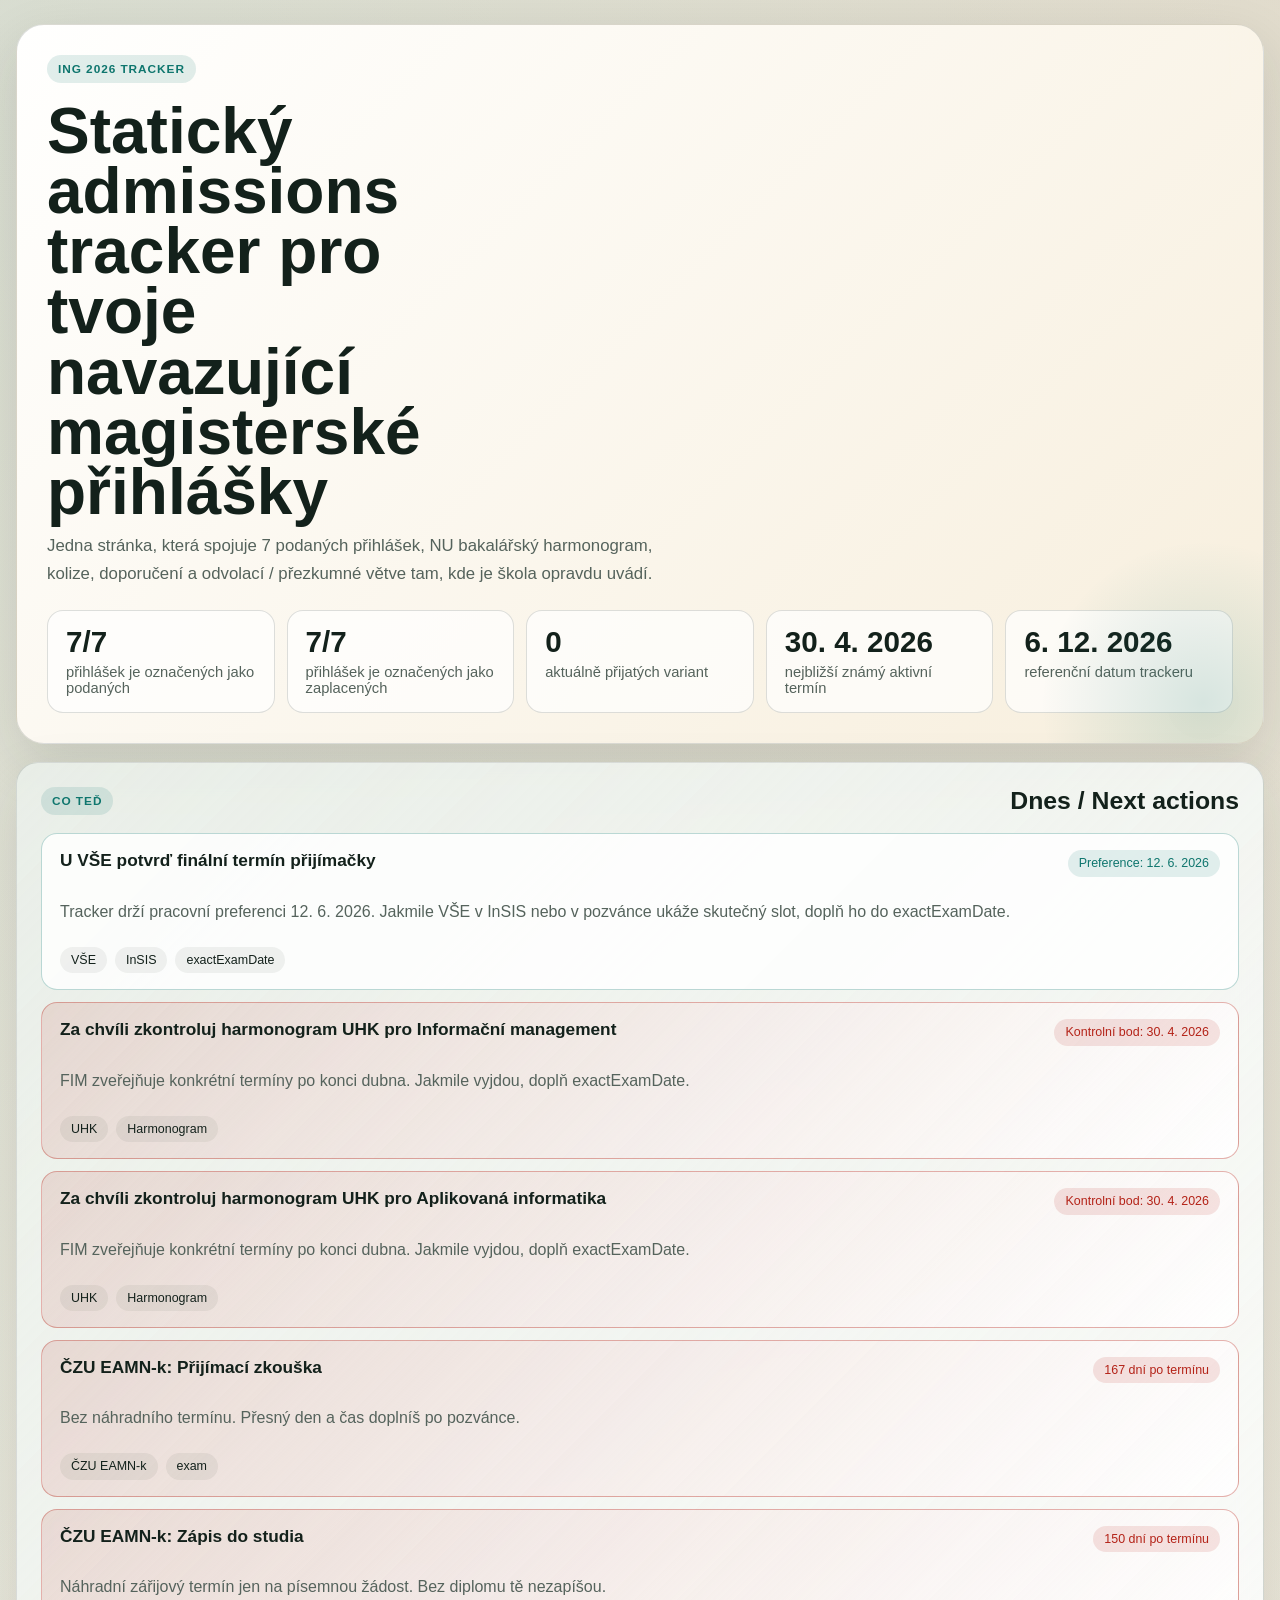
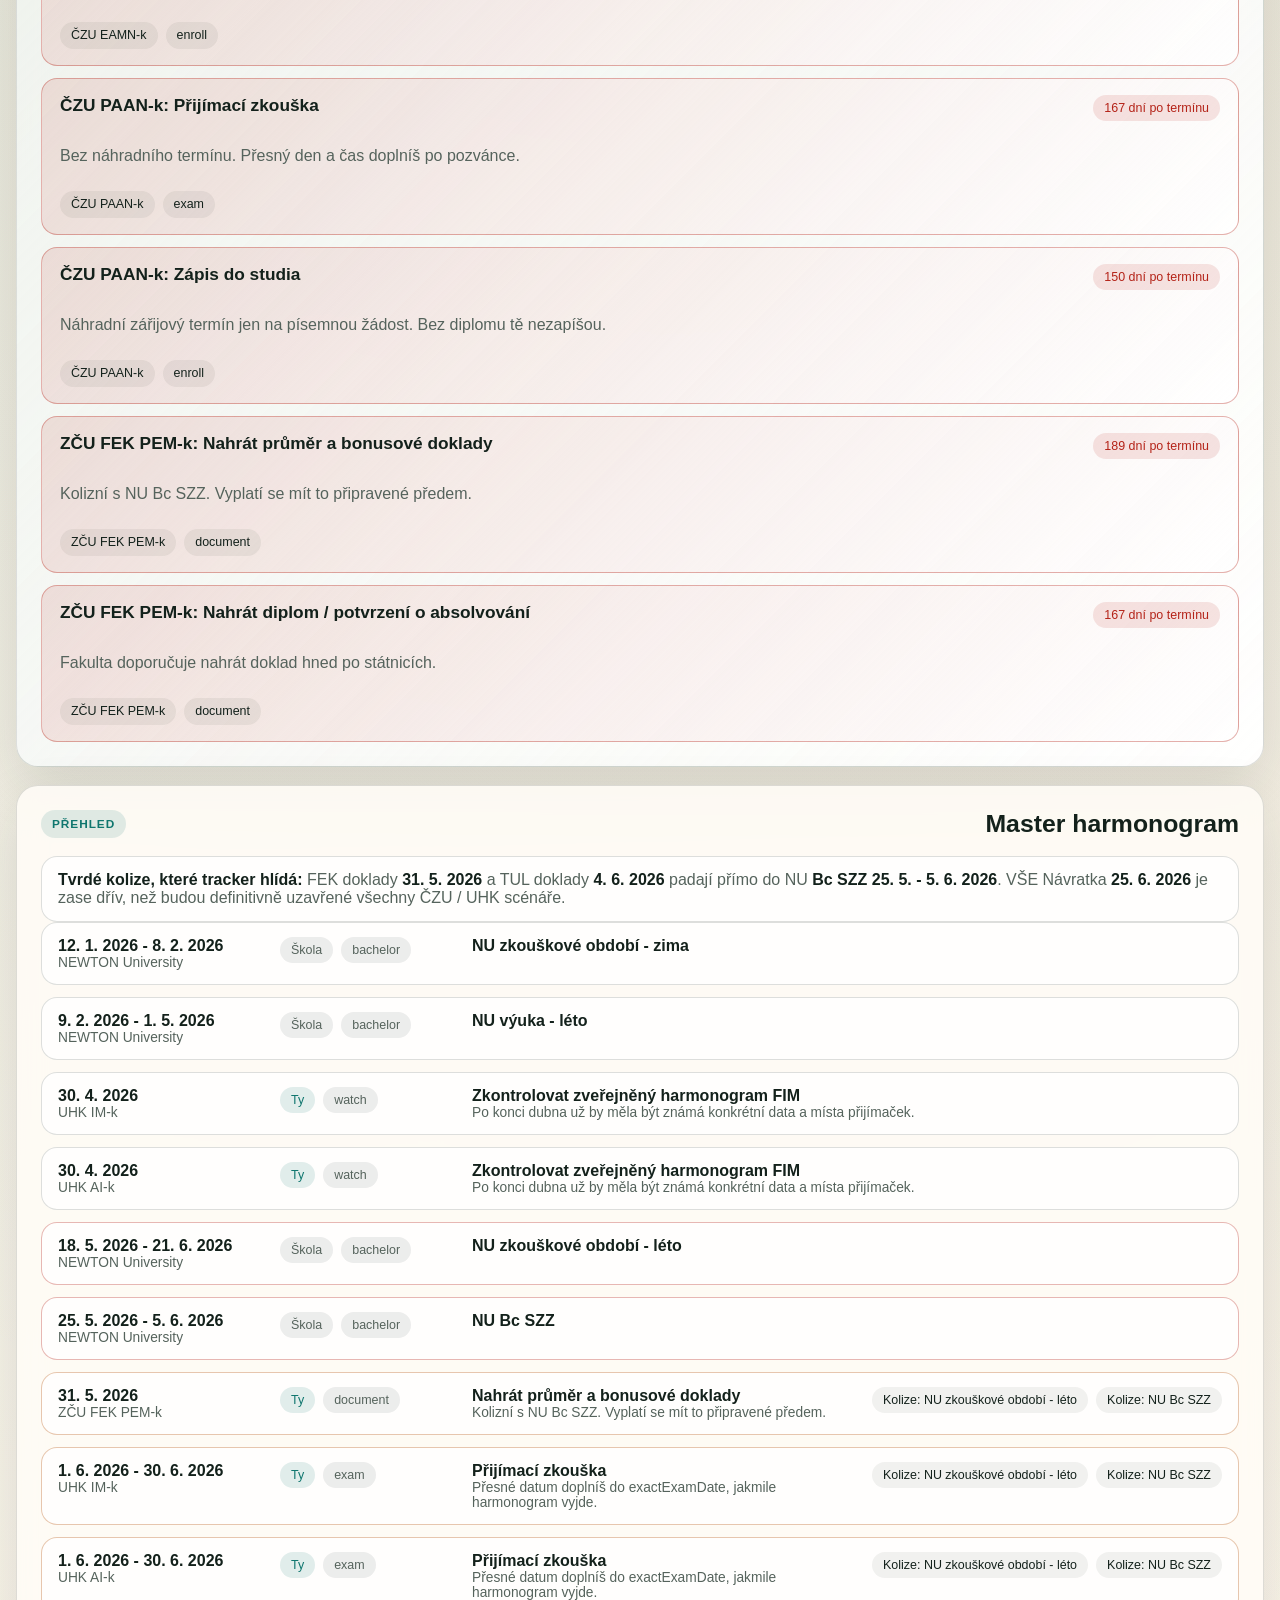
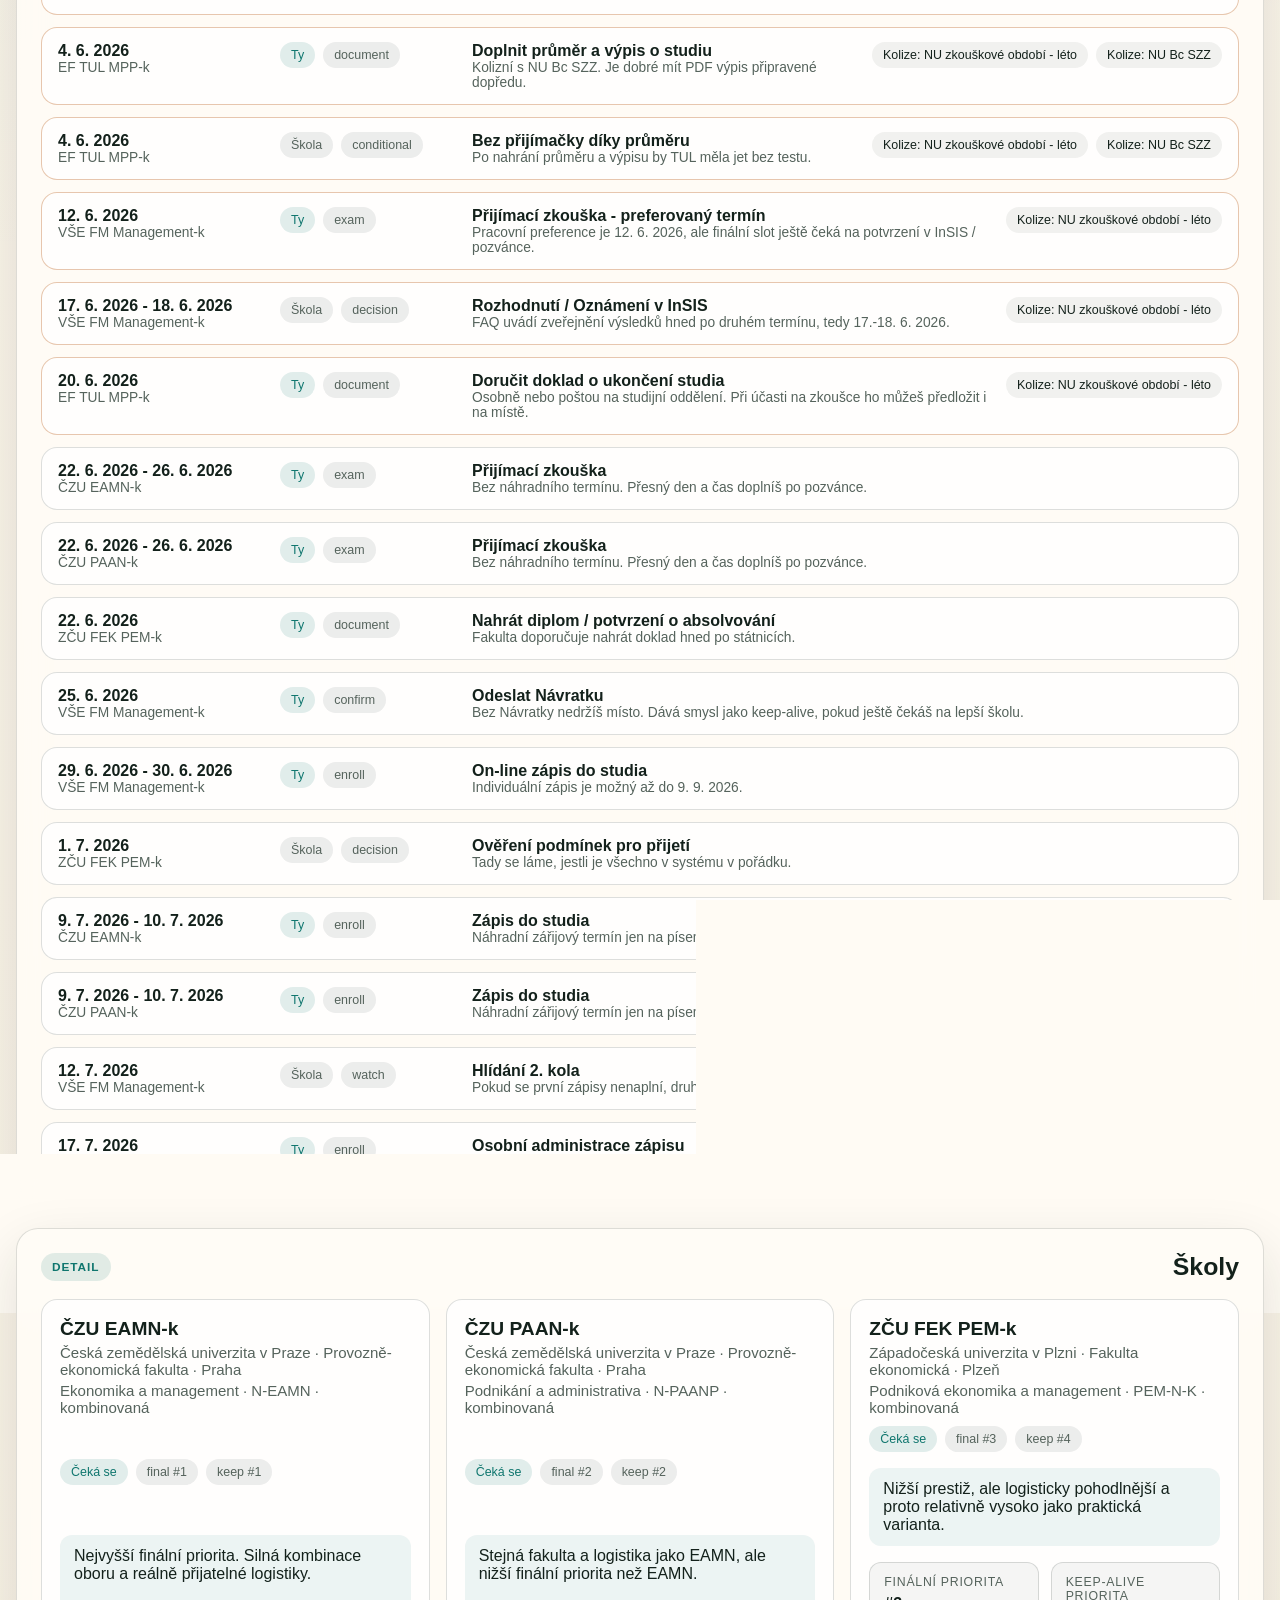
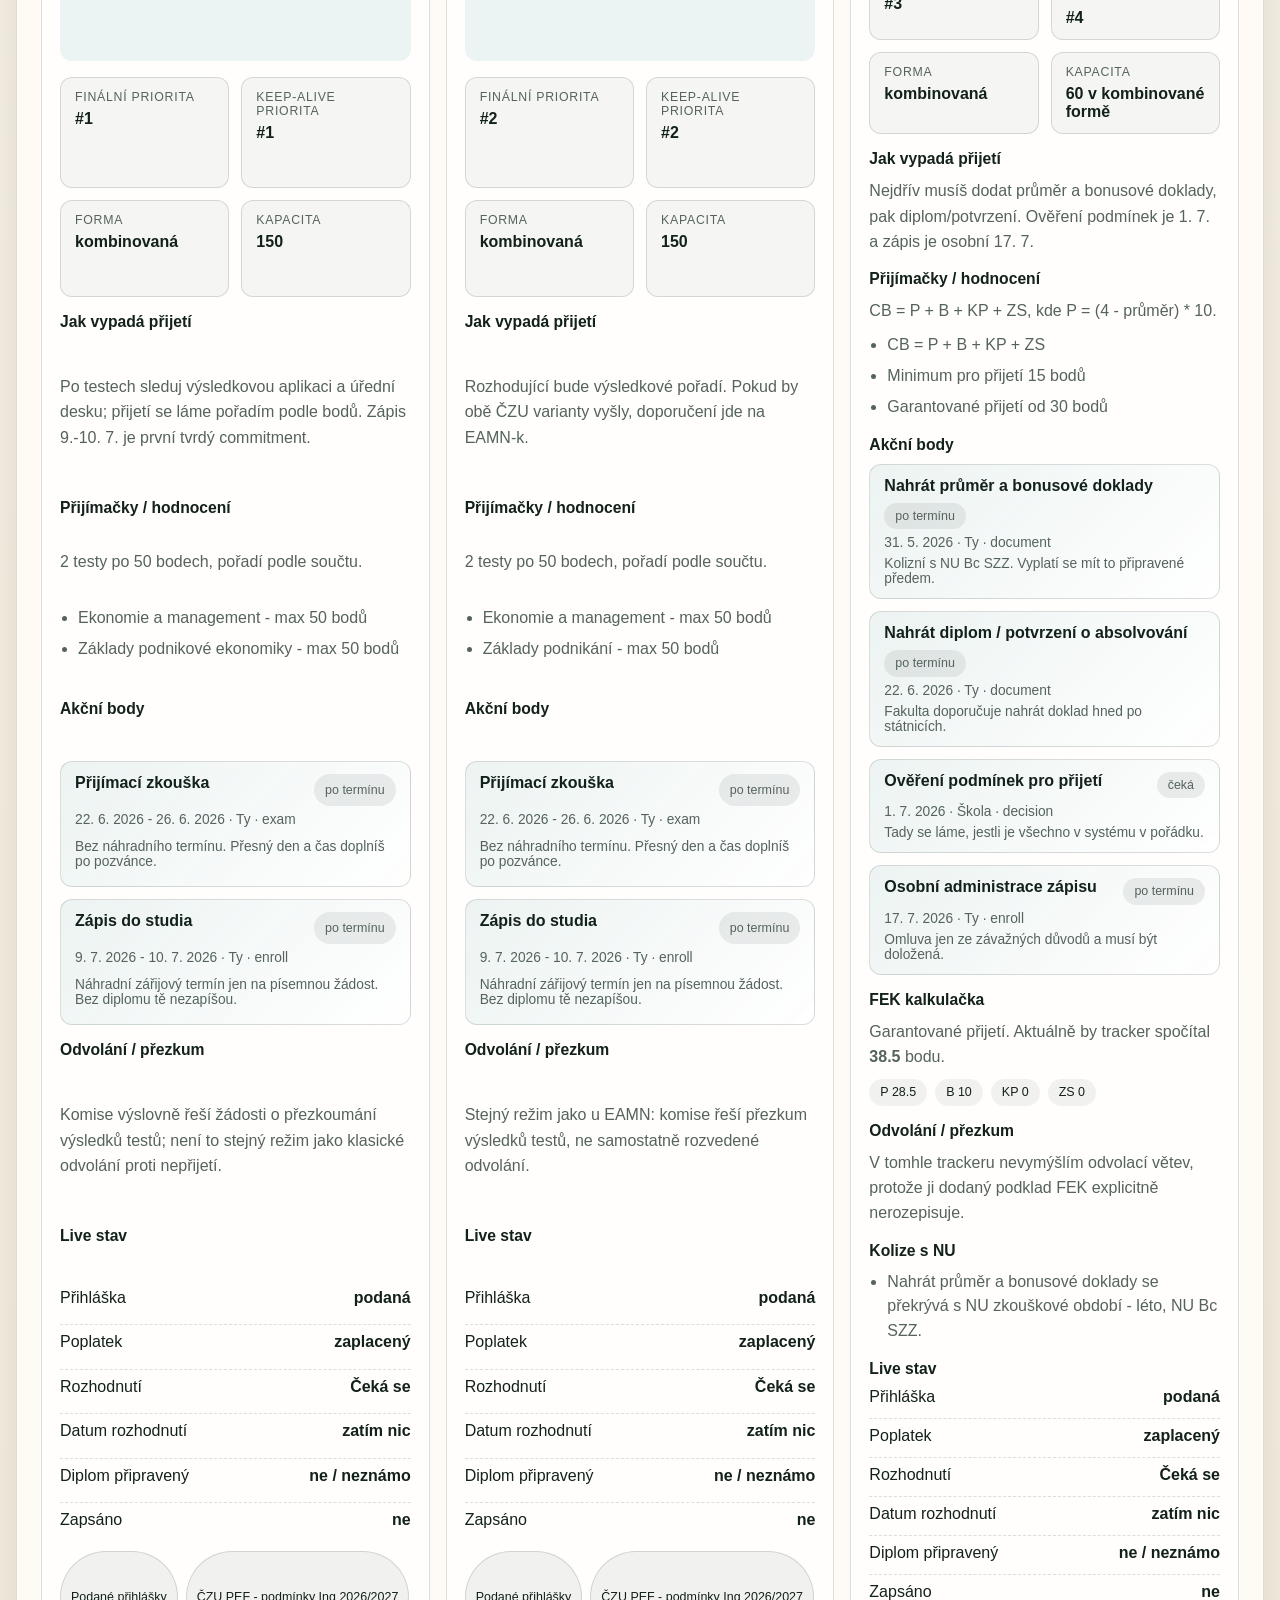
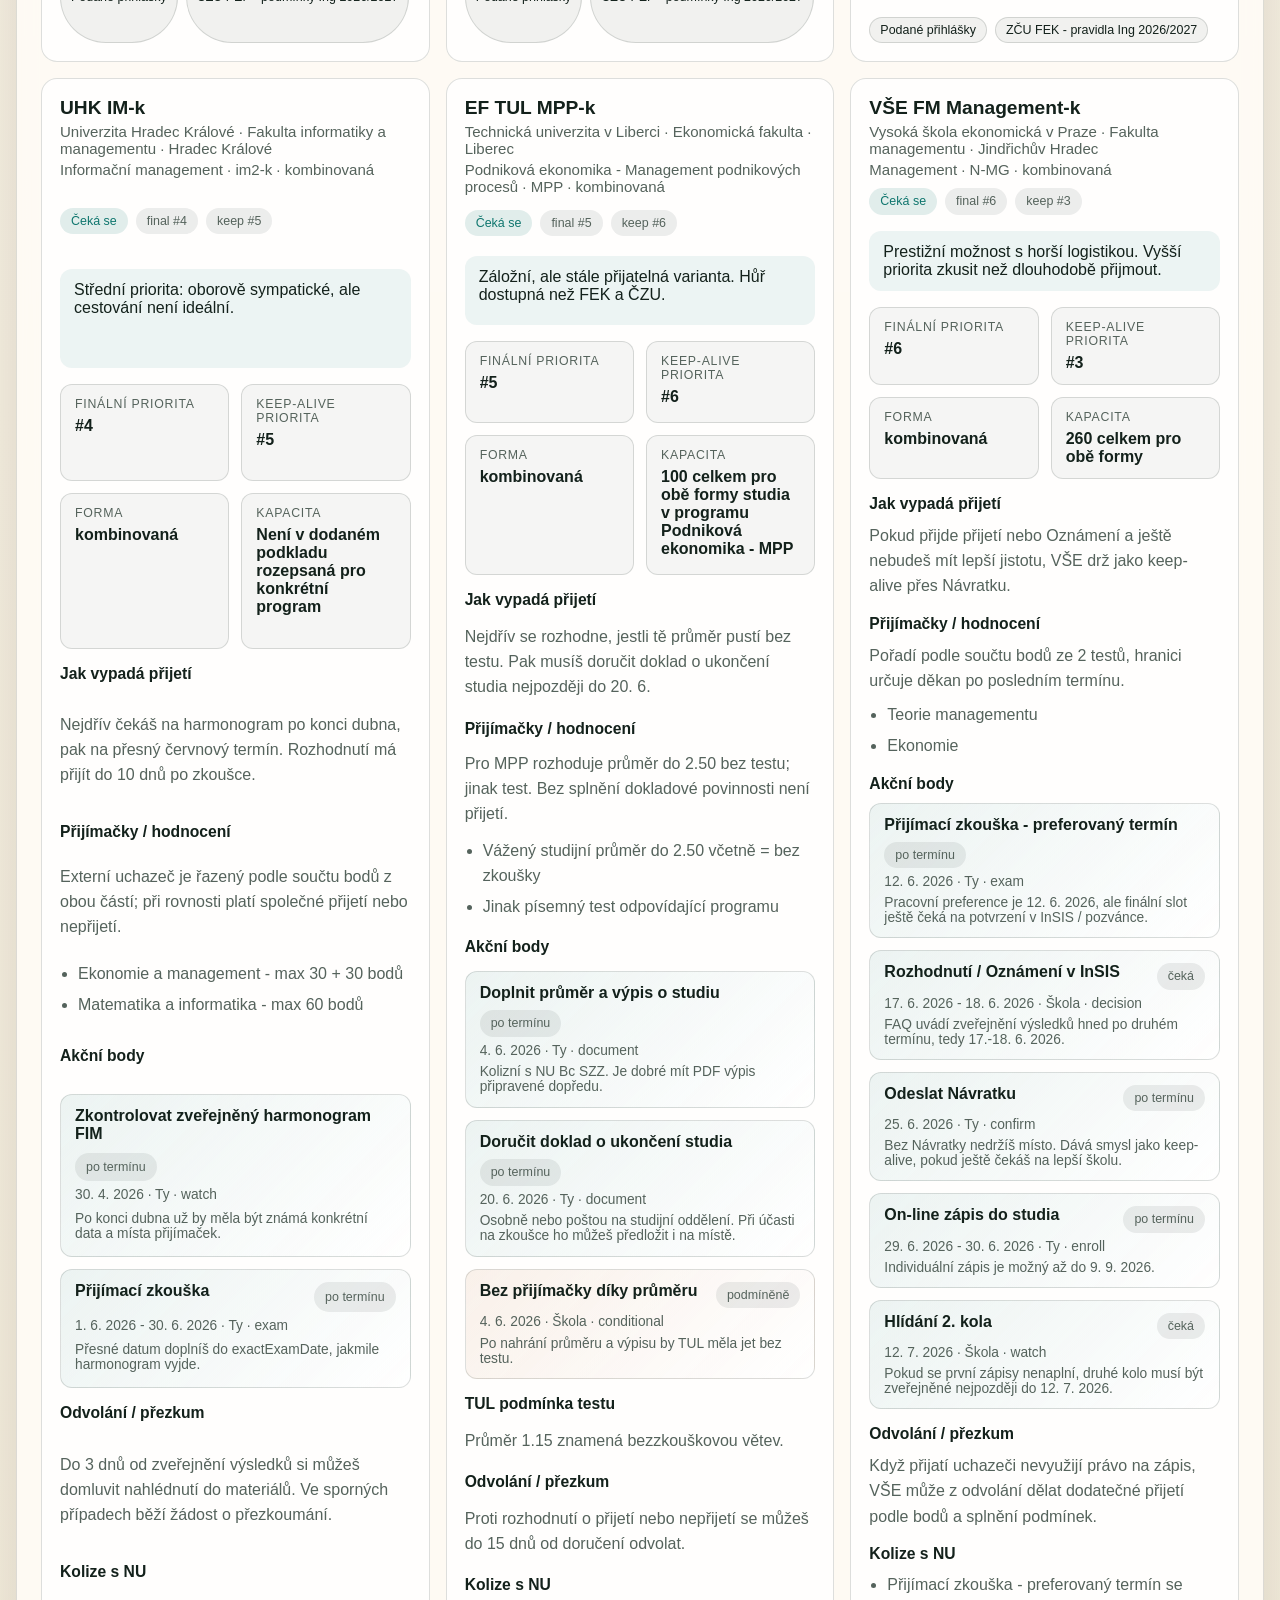
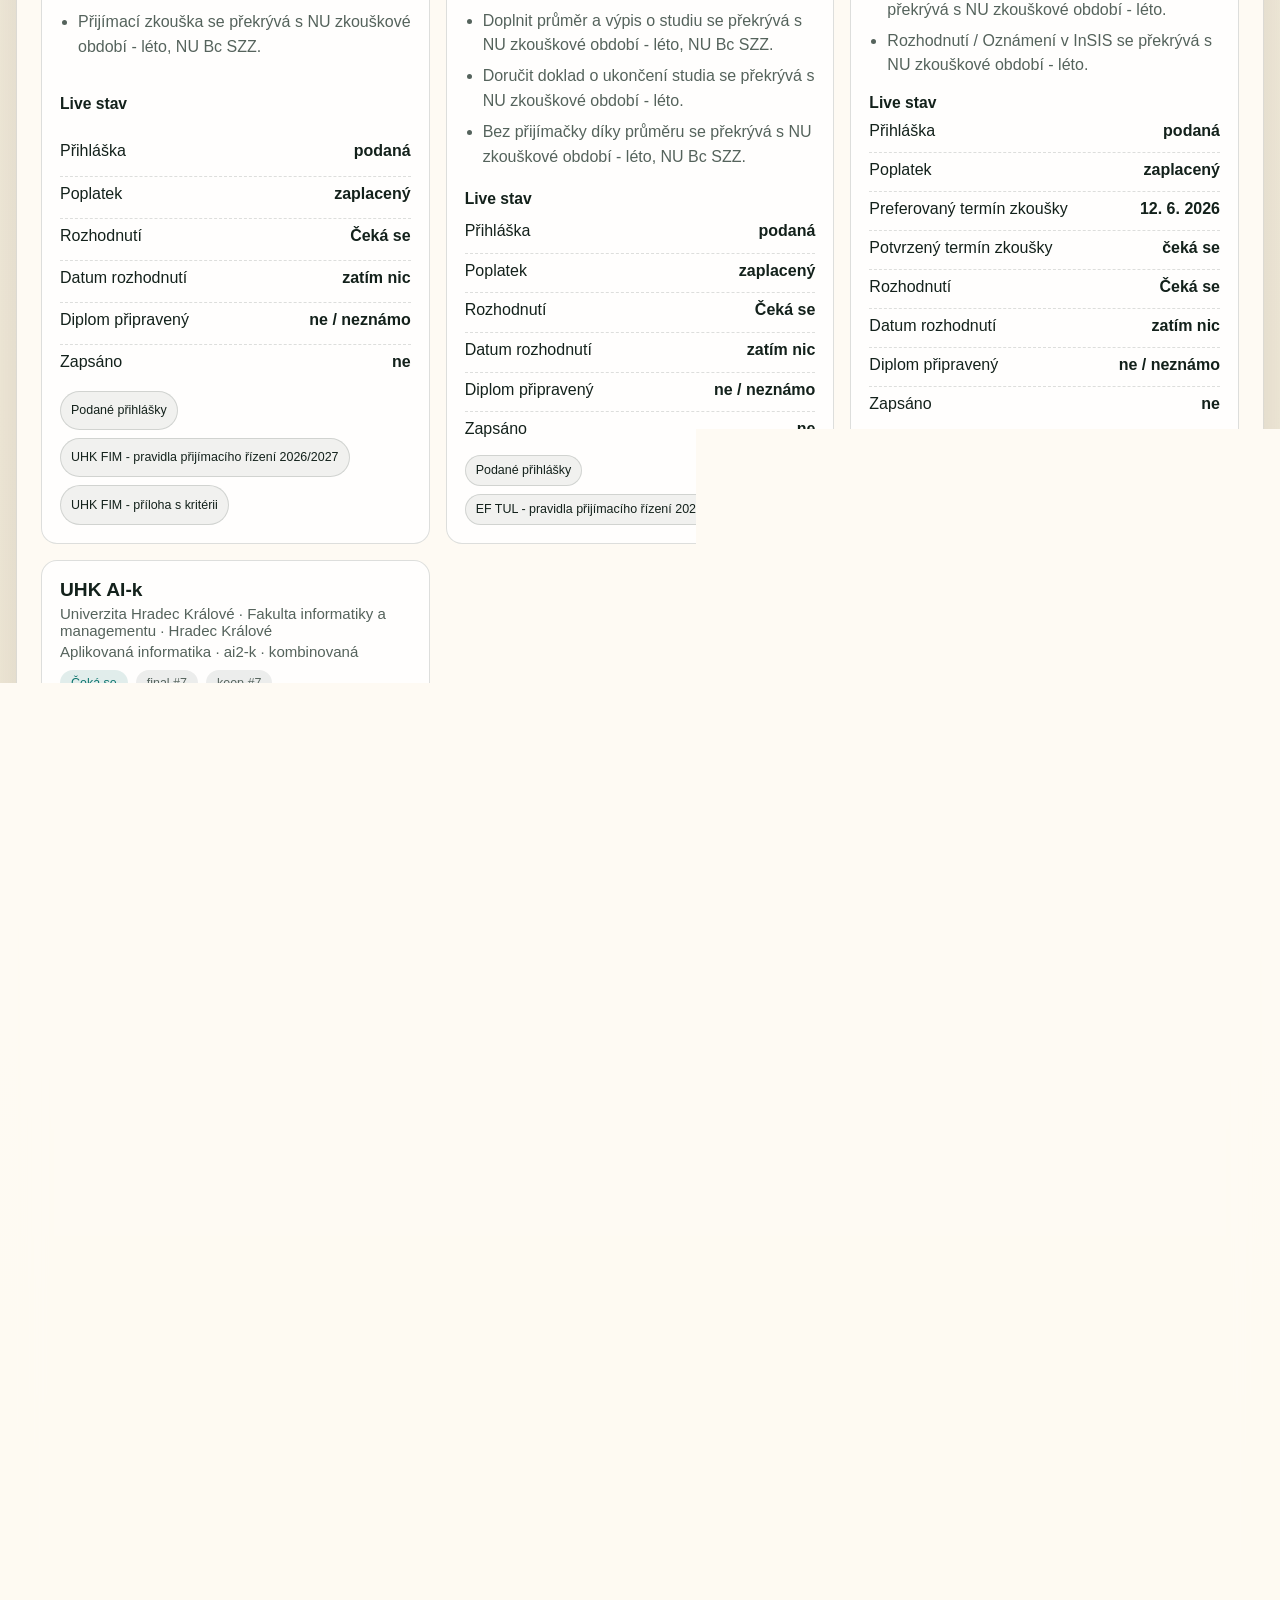
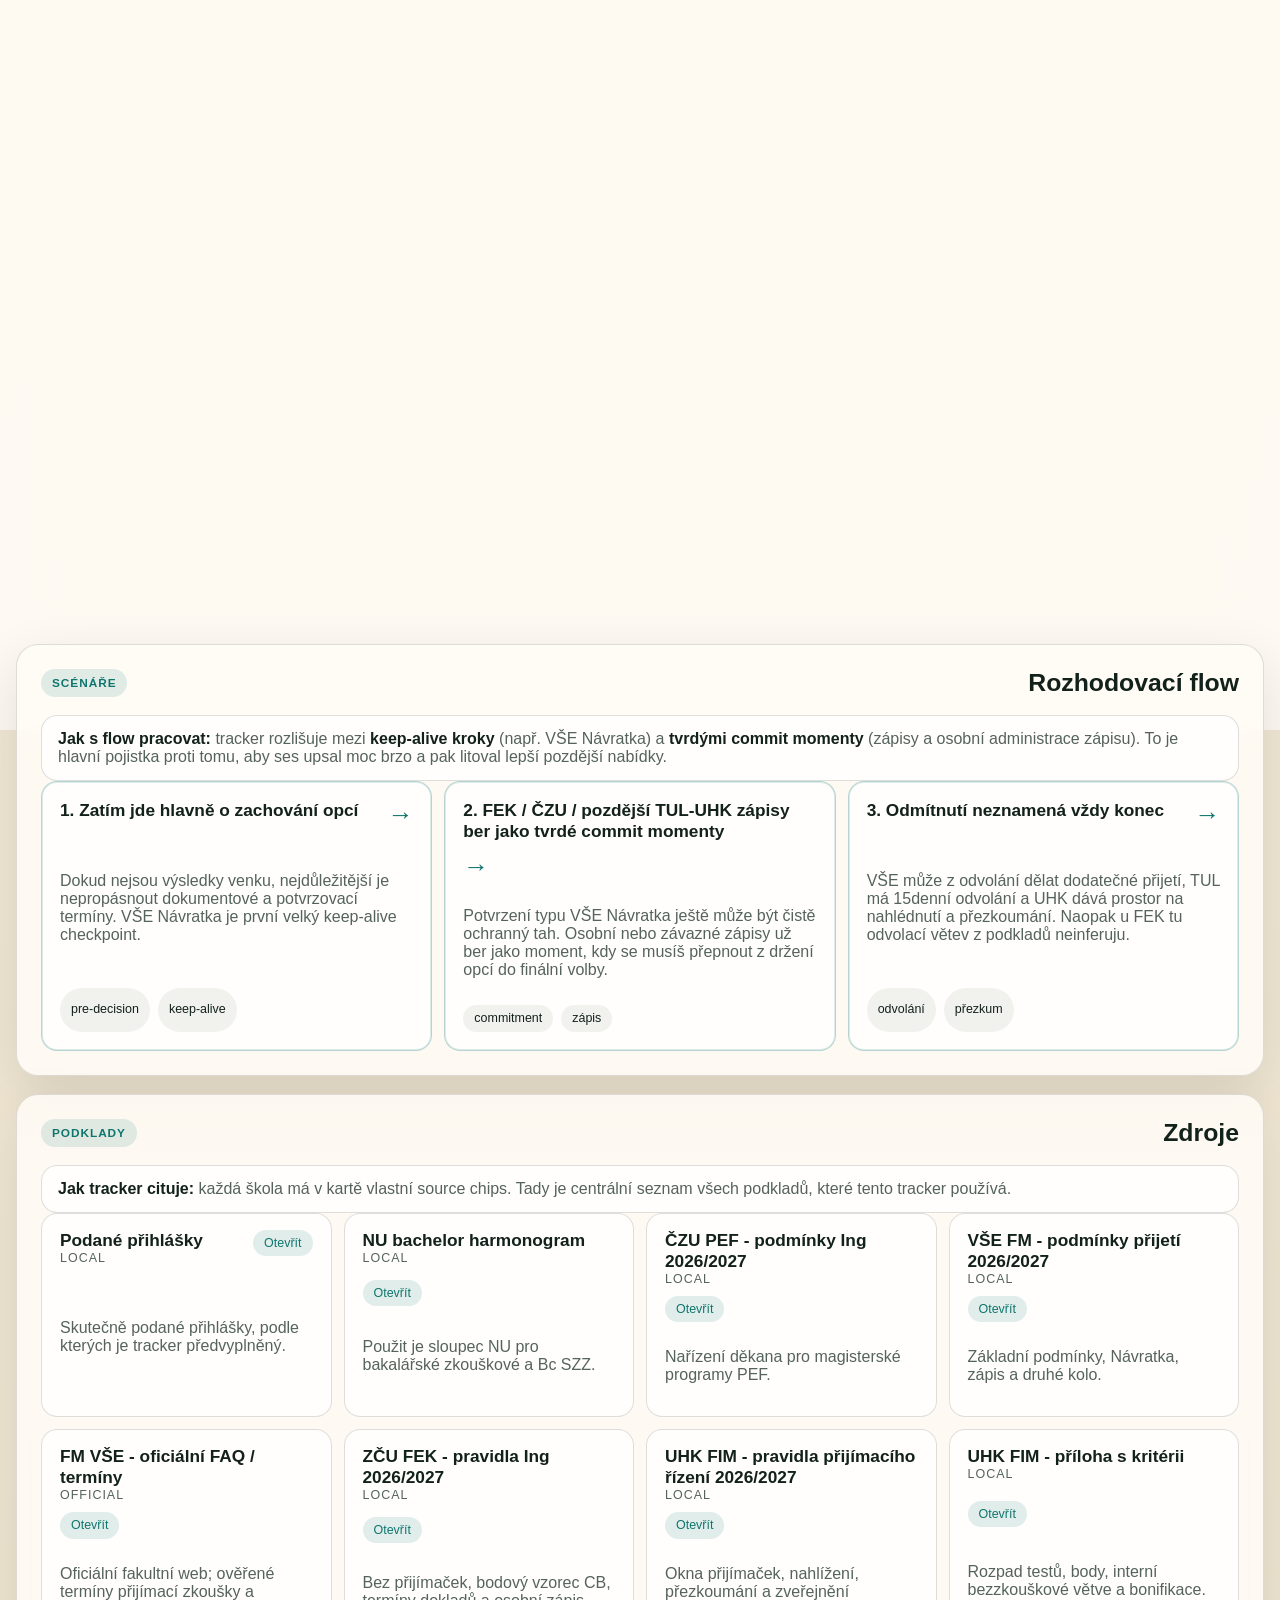
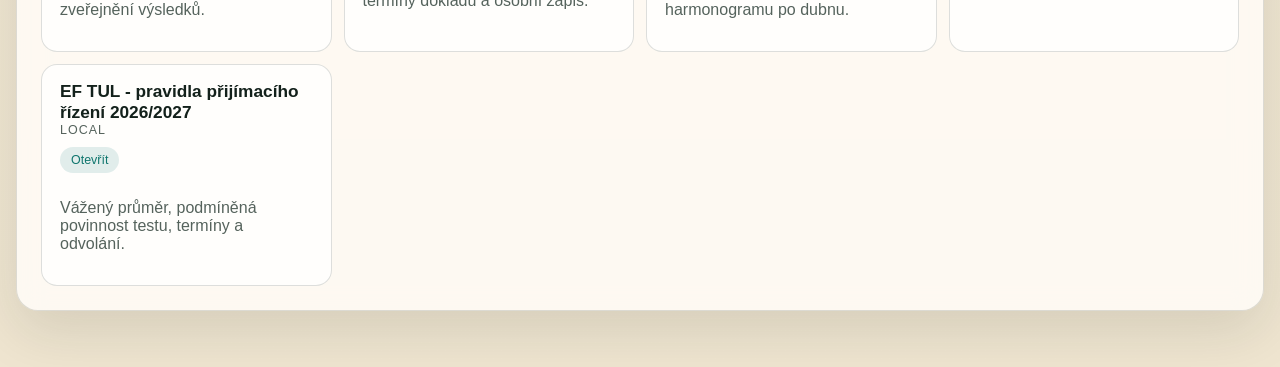
==== index.html @ f6c516e0 "Initial commit: Ing 2026 Admissions Tracker Static single-page app tracking 7 master's degree applic" ====
<!doctype html>
<html lang="cs">
  <head>
    <meta charset="utf-8">
    <meta name="viewport" content="width=device-width, initial-scale=1">
    <title>Ing 2026 Admissions Tracker</title>
    <link rel="stylesheet" href="./styles.css">
  </head>
  <body>
    <div class="page-shell">
      <header class="hero">
        <div class="hero__eyebrow">Ing 2026 Tracker</div>
        <h1>Statický admissions tracker pro tvoje navazující magisterské přihlášky</h1>
        <p class="hero__lede">
          Jedna stránka, která spojuje 7 podaných přihlášek, NU bakalářský harmonogram,
          kolize, doporučení a odvolací / přezkumné větve tam, kde je škola opravdu uvádí.
        </p>
        <div id="hero-summary" class="hero__summary"></div>
      </header>

      <main class="content-grid">
        <section class="panel panel--accent" id="next-actions">
          <div class="section-head">
            <span class="section-head__kicker">Co teď</span>
            <h2>Dnes / Next actions</h2>
          </div>
          <div id="next-actions-content"></div>
        </section>

        <section class="panel" id="master-timeline">
          <div class="section-head">
            <span class="section-head__kicker">Přehled</span>
            <h2>Master harmonogram</h2>
          </div>
          <div id="timeline-content"></div>
        </section>

        <section class="panel" id="schools">
          <div class="section-head">
            <span class="section-head__kicker">Detail</span>
            <h2>Školy</h2>
          </div>
          <div id="schools-content" class="school-grid"></div>
        </section>

        <section class="panel" id="decision-flow">
          <div class="section-head">
            <span class="section-head__kicker">Scénáře</span>
            <h2>Rozhodovací flow</h2>
          </div>
          <div id="flow-content"></div>
        </section>

        <section class="panel" id="sources">
          <div class="section-head">
            <span class="section-head__kicker">Podklady</span>
            <h2>Zdroje</h2>
          </div>
          <div id="sources-content"></div>
        </section>
      </main>
    </div>

    <script type="module" src="./app.js"></script>
  </body>
</html>
---- styles.css ----
:root {
  --bg: #f7f1e4;
  --paper: rgba(255, 252, 246, 0.88);
  --ink: #13211b;
  --muted: #55635c;
  --line: rgba(19, 33, 27, 0.14);
  --line-strong: rgba(19, 33, 27, 0.28);
  --accent: #0f766e;
  --accent-soft: rgba(15, 118, 110, 0.12);
  --warn: #b45309;
  --warn-soft: rgba(180, 83, 9, 0.12);
  --danger: #b42318;
  --danger-soft: rgba(180, 35, 24, 0.12);
  --success: #166534;
  --success-soft: rgba(22, 101, 52, 0.12);
  --shadow: 0 20px 55px rgba(23, 31, 28, 0.12);
  --radius-xl: 28px;
  --radius-lg: 22px;
  --radius-md: 16px;
  --radius-sm: 12px;
  --body-font: "Aptos", "Segoe UI", "Trebuchet MS", sans-serif;
  --display-font: "Bahnschrift", "Aptos Display", "Segoe UI", sans-serif;
}

* {
  box-sizing: border-box;
}

html {
  scroll-behavior: smooth;
}

body {
  margin: 0;
  color: var(--ink);
  font-family: var(--body-font);
  background:
    radial-gradient(circle at top left, rgba(15, 118, 110, 0.14), transparent 30%),
    radial-gradient(circle at top right, rgba(180, 83, 9, 0.12), transparent 28%),
    linear-gradient(180deg, #fffaf2 0%, var(--bg) 45%, #efe5d0 100%);
  min-height: 100vh;
}

a {
  color: var(--accent);
}

.page-shell {
  width: min(1320px, calc(100vw - 32px));
  margin: 24px auto 56px;
}

.hero,
.panel {
  position: relative;
  overflow: hidden;
  border: 1px solid var(--line);
  background: var(--paper);
  backdrop-filter: blur(14px);
  box-shadow: var(--shadow);
}

.hero {
  padding: 30px;
  border-radius: var(--radius-xl);
  background:
    linear-gradient(135deg, rgba(255, 255, 255, 0.88), rgba(246, 236, 217, 0.88)),
    var(--paper);
}

.hero::after {
  content: "";
  position: absolute;
  inset: auto -100px -120px auto;
  width: 320px;
  height: 320px;
  border-radius: 999px;
  background: radial-gradient(circle, rgba(15, 118, 110, 0.16), transparent 72%);
}

.hero__eyebrow,
.section-head__kicker {
  display: inline-flex;
  align-items: center;
  gap: 8px;
  padding: 7px 11px;
  border-radius: 999px;
  letter-spacing: 0.08em;
  text-transform: uppercase;
  font-size: 0.74rem;
  font-weight: 700;
  color: var(--accent);
  background: var(--accent-soft);
}

.hero h1 {
  margin: 18px 0 10px;
  max-width: 13ch;
  font-family: var(--display-font);
  font-size: clamp(2.35rem, 5vw, 4.6rem);
  line-height: 0.94;
}

.hero__lede {
  margin: 0;
  max-width: 68ch;
  font-size: 1.05rem;
  line-height: 1.65;
  color: var(--muted);
}

.hero__summary {
  display: grid;
  gap: 12px;
  grid-template-columns: repeat(auto-fit, minmax(190px, 1fr));
  margin-top: 22px;
}

.summary-card {
  padding: 16px 18px;
  border-radius: var(--radius-md);
  border: 1px solid var(--line);
  background: rgba(255, 255, 255, 0.7);
}

.summary-card__value {
  display: block;
  font-size: 1.85rem;
  font-weight: 800;
  line-height: 1;
  font-family: var(--display-font);
}

.summary-card__label {
  display: block;
  margin-top: 8px;
  color: var(--muted);
  font-size: 0.92rem;
}

.content-grid {
  display: grid;
  gap: 18px;
  margin-top: 18px;
}

.panel {
  padding: 24px;
  border-radius: var(--radius-lg);
}

.panel--accent {
  background:
    linear-gradient(135deg, rgba(15, 118, 110, 0.08), rgba(255, 255, 255, 0.86)),
    var(--paper);
}

.section-head {
  display: flex;
  flex-wrap: wrap;
  gap: 12px 18px;
  align-items: center;
  justify-content: space-between;
  margin-bottom: 18px;
}

.section-head h2 {
  margin: 0;
  font-size: 1.55rem;
}

.empty-state {
  padding: 18px;
  border-radius: var(--radius-md);
  background: rgba(255, 255, 255, 0.72);
  border: 1px dashed var(--line-strong);
  color: var(--muted);
}

.action-list,
.timeline-list,
.source-list,
.flow-list,
.status-grid,
.school-actions {
  display: grid;
  gap: 12px;
}

.action-card,
.timeline-row,
.source-card,
.flow-card,
.school-card {
  border: 1px solid var(--line);
  border-radius: var(--radius-md);
  background: rgba(255, 255, 255, 0.82);
}

.action-card {
  padding: 16px 18px;
  display: grid;
  gap: 10px;
}

.action-card--warning {
  border-color: rgba(180, 83, 9, 0.32);
  background: linear-gradient(135deg, var(--warn-soft), rgba(255, 255, 255, 0.88));
}

.action-card--danger {
  border-color: rgba(180, 35, 24, 0.35);
  background: linear-gradient(135deg, var(--danger-soft), rgba(255, 255, 255, 0.88));
}

.action-card--accent {
  border-color: rgba(15, 118, 110, 0.28);
}

.action-card__top,
.school-card__top,
.flow-card__top,
.source-card__top {
  display: flex;
  gap: 10px;
  justify-content: space-between;
  align-items: flex-start;
  flex-wrap: wrap;
}

.action-card__title,
.school-card h3,
.flow-card h3,
.source-card h3 {
  margin: 0;
  font-size: 1.08rem;
}

.muted {
  color: var(--muted);
}

.badge-row,
.chip-row {
  display: flex;
  flex-wrap: wrap;
  gap: 8px;
}

.chip,
.badge,
.source-chip {
  display: inline-flex;
  align-items: center;
  gap: 6px;
  padding: 6px 10px;
  border-radius: 999px;
  font-size: 0.78rem;
  line-height: 1;
  text-decoration: none;
  border: 1px solid transparent;
}

.chip,
.source-chip {
  background: rgba(19, 33, 27, 0.06);
  color: var(--ink);
}

.source-chip {
  border-color: var(--line);
}

.badge--success {
  background: var(--success-soft);
  color: var(--success);
}

.badge--warning {
  background: var(--warn-soft);
  color: var(--warn);
}

.badge--danger {
  background: var(--danger-soft);
  color: var(--danger);
}

.badge--accent {
  background: var(--accent-soft);
  color: var(--accent);
}

.badge--neutral {
  background: rgba(19, 33, 27, 0.08);
  color: var(--muted);
}

.timeline-row {
  padding: 14px 16px;
  display: grid;
  gap: 10px;
}

.timeline-row__grid {
  display: grid;
  grid-template-columns: minmax(160px, 210px) minmax(140px, 180px) 1fr auto;
  gap: 12px;
  align-items: start;
}

.timeline-row--conflict {
  border-color: rgba(180, 83, 9, 0.32);
}

.timeline-row--critical {
  border-color: rgba(180, 35, 24, 0.32);
}

.timeline-date {
  font-weight: 700;
}

.timeline-meta {
  font-size: 0.86rem;
  color: var(--muted);
}

.school-grid {
  display: grid;
  gap: 16px;
  grid-template-columns: repeat(auto-fit, minmax(320px, 1fr));
}

.school-card {
  padding: 18px;
  display: grid;
  gap: 16px;
}

.school-card h3 {
  font-size: 1.2rem;
}

.school-card__identity {
  display: grid;
  gap: 4px;
}

.school-card__meta {
  font-size: 0.94rem;
  color: var(--muted);
}

.school-card__note {
  margin: 0;
  padding: 12px 14px;
  border-radius: var(--radius-sm);
  background: rgba(15, 118, 110, 0.08);
  color: var(--ink);
}

.fact-grid {
  display: grid;
  gap: 12px;
  grid-template-columns: repeat(auto-fit, minmax(150px, 1fr));
}

.fact-card {
  padding: 12px 14px;
  border-radius: var(--radius-sm);
  background: rgba(19, 33, 27, 0.04);
  border: 1px solid var(--line);
}

.fact-card__label {
  display: block;
  font-size: 0.77rem;
  text-transform: uppercase;
  letter-spacing: 0.06em;
  color: var(--muted);
}

.fact-card__value {
  display: block;
  margin-top: 6px;
  font-weight: 700;
}

.school-section {
  display: grid;
  gap: 10px;
}

.school-section h4 {
  margin: 0;
  font-size: 0.98rem;
}

.school-section p {
  margin: 0;
  color: var(--muted);
  line-height: 1.58;
}

.school-action {
  display: grid;
  gap: 6px;
  padding: 12px 14px;
  border-radius: var(--radius-sm);
  border: 1px solid var(--line);
  background: rgba(255, 255, 255, 0.76);
}

.school-action--done {
  background: linear-gradient(135deg, rgba(22, 101, 52, 0.08), rgba(255, 255, 255, 0.9));
}

.school-action--pending {
  background: linear-gradient(135deg, rgba(15, 118, 110, 0.08), rgba(255, 255, 255, 0.9));
}

.school-action--conditional {
  background: linear-gradient(135deg, rgba(180, 83, 9, 0.08), rgba(255, 255, 255, 0.9));
}

.school-action__head {
  display: flex;
  flex-wrap: wrap;
  gap: 8px 10px;
  justify-content: space-between;
}

.status-row {
  display: grid;
  grid-template-columns: 1fr auto;
  gap: 12px;
  padding-top: 8px;
  border-top: 1px dashed var(--line);
}

.status-row:first-child {
  padding-top: 0;
  border-top: none;
}

.flow-list {
  grid-template-columns: repeat(auto-fit, minmax(240px, 1fr));
}

.flow-card {
  padding: 18px;
  display: grid;
  gap: 10px;
}

.flow-card--active {
  border-color: rgba(15, 118, 110, 0.3);
  box-shadow: inset 0 0 0 1px rgba(15, 118, 110, 0.14);
}

.flow-card__arrow {
  font-size: 1.6rem;
  color: var(--accent);
}

.source-list {
  grid-template-columns: repeat(auto-fit, minmax(280px, 1fr));
}

.source-card {
  padding: 16px 18px;
  display: grid;
  gap: 10px;
}

.source-card__kind {
  font-size: 0.78rem;
  text-transform: uppercase;
  letter-spacing: 0.08em;
  color: var(--muted);
}

.callout {
  padding: 14px 16px;
  border-radius: var(--radius-md);
  border: 1px solid var(--line);
  background: rgba(255, 255, 255, 0.82);
  color: var(--muted);
}

.callout strong {
  color: var(--ink);
}

ul.tight-list {
  margin: 0;
  padding-left: 18px;
  color: var(--muted);
  line-height: 1.55;
}

ul.tight-list li + li {
  margin-top: 6px;
}

.mono {
  font-family: Consolas, "Courier New", monospace;
}

@media (max-width: 860px) {
  .page-shell {
    width: min(100vw - 18px, 1320px);
    margin: 10px auto 28px;
  }

  .hero,
  .panel {
    padding: 18px;
  }

  .timeline-row__grid {
    grid-template-columns: 1fr;
  }

  .status-row {
    grid-template-columns: 1fr;
  }
}
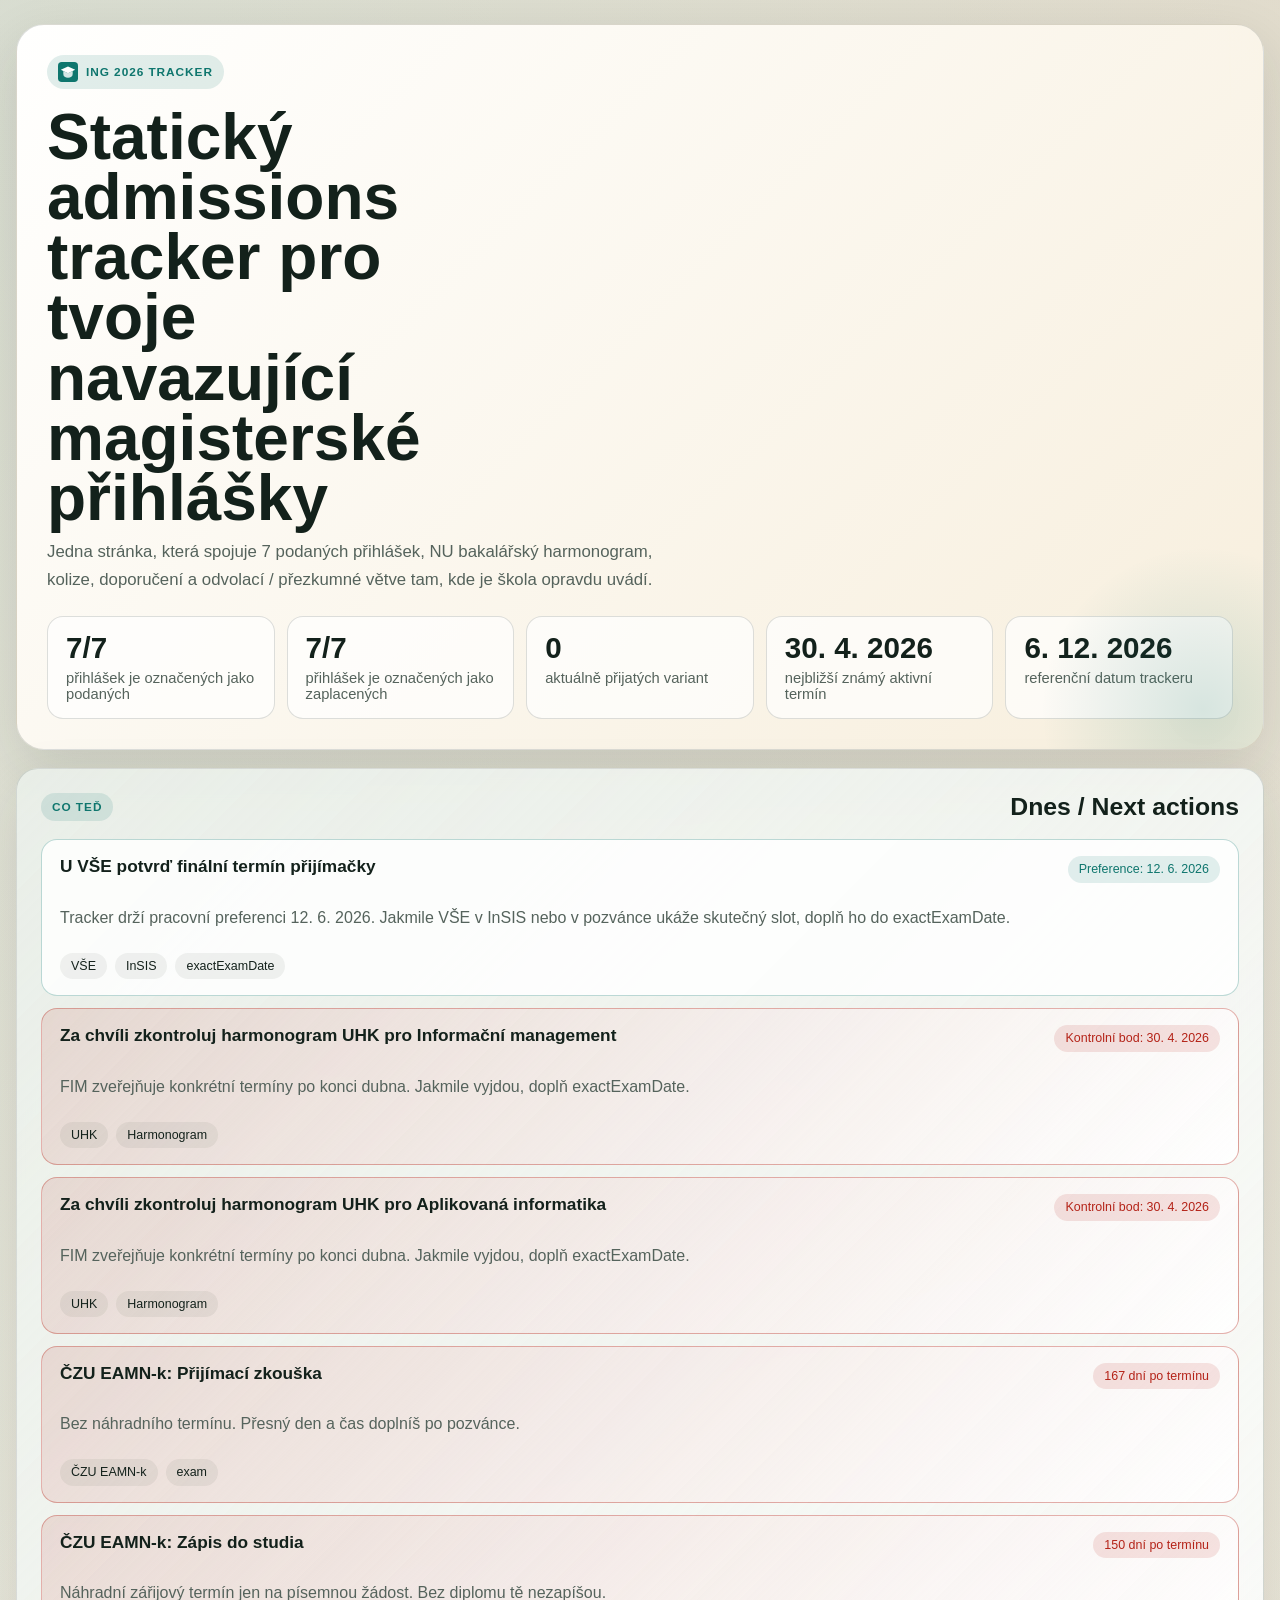
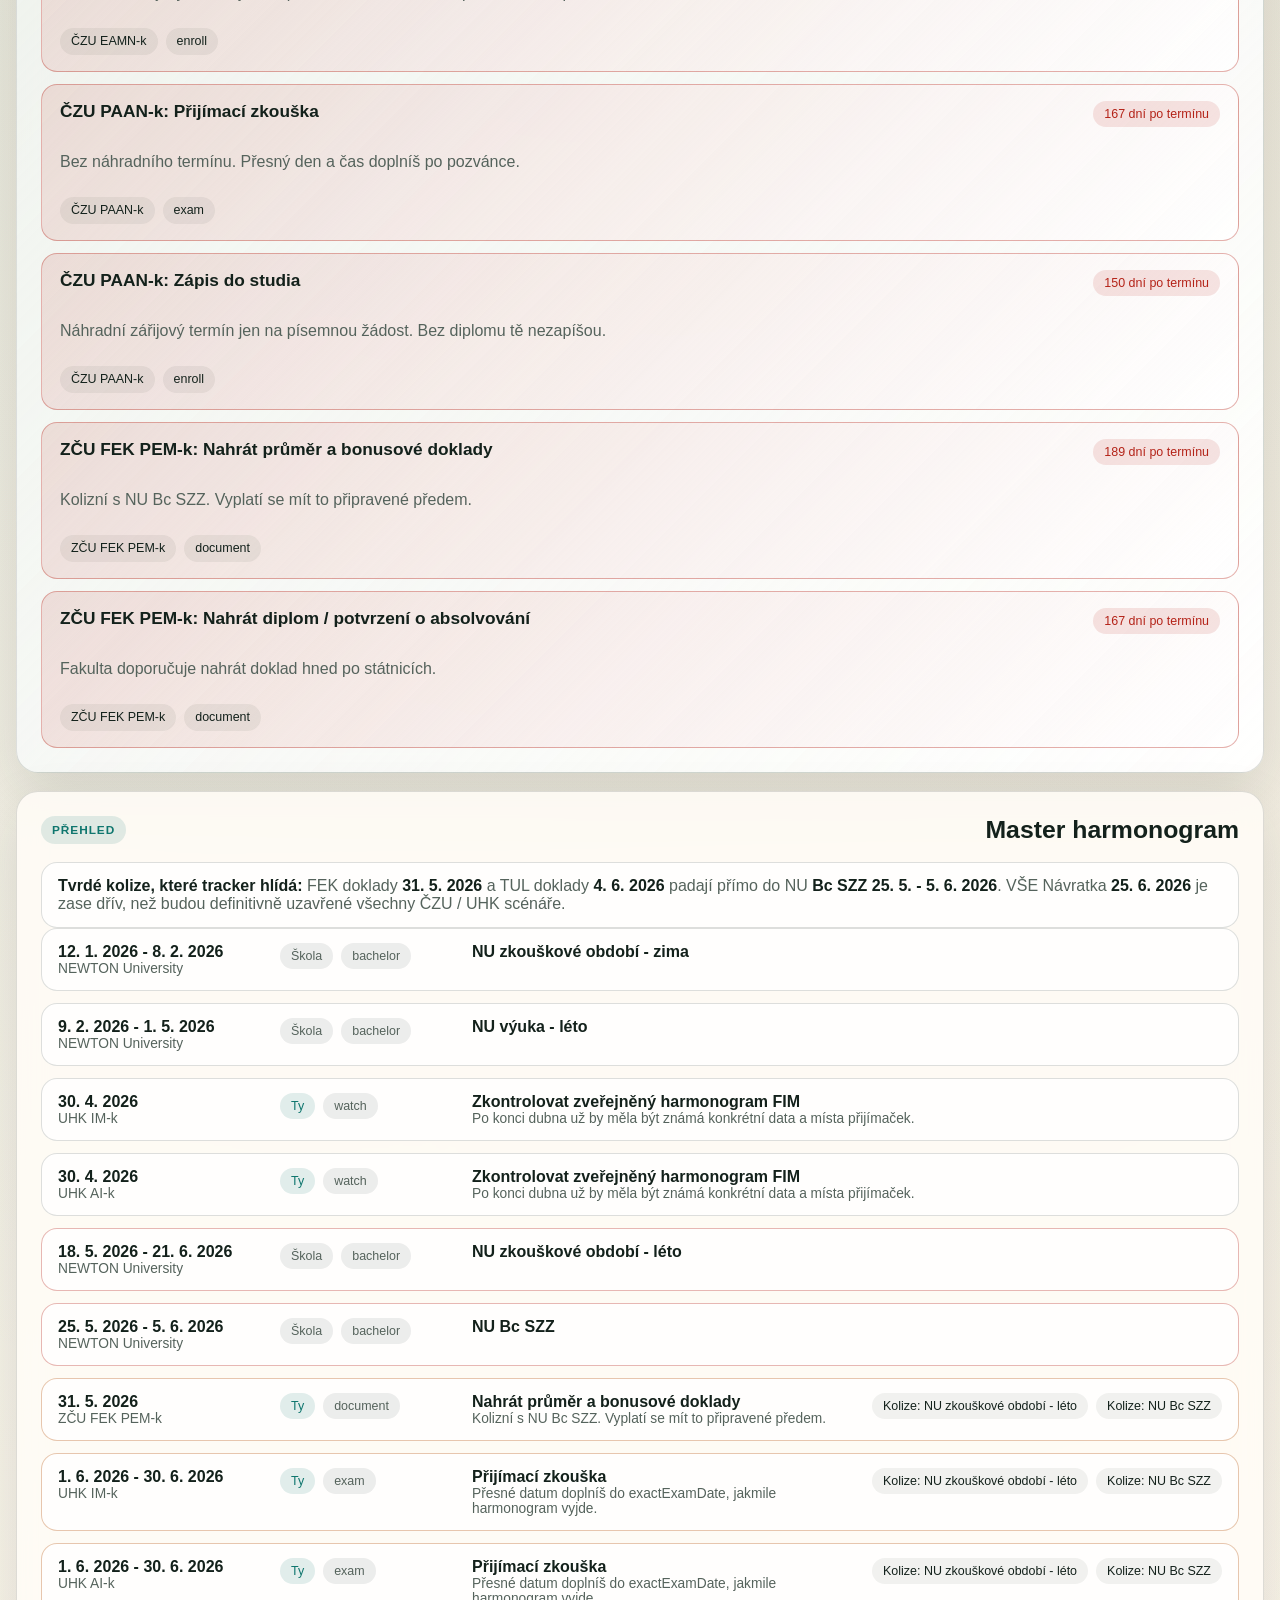
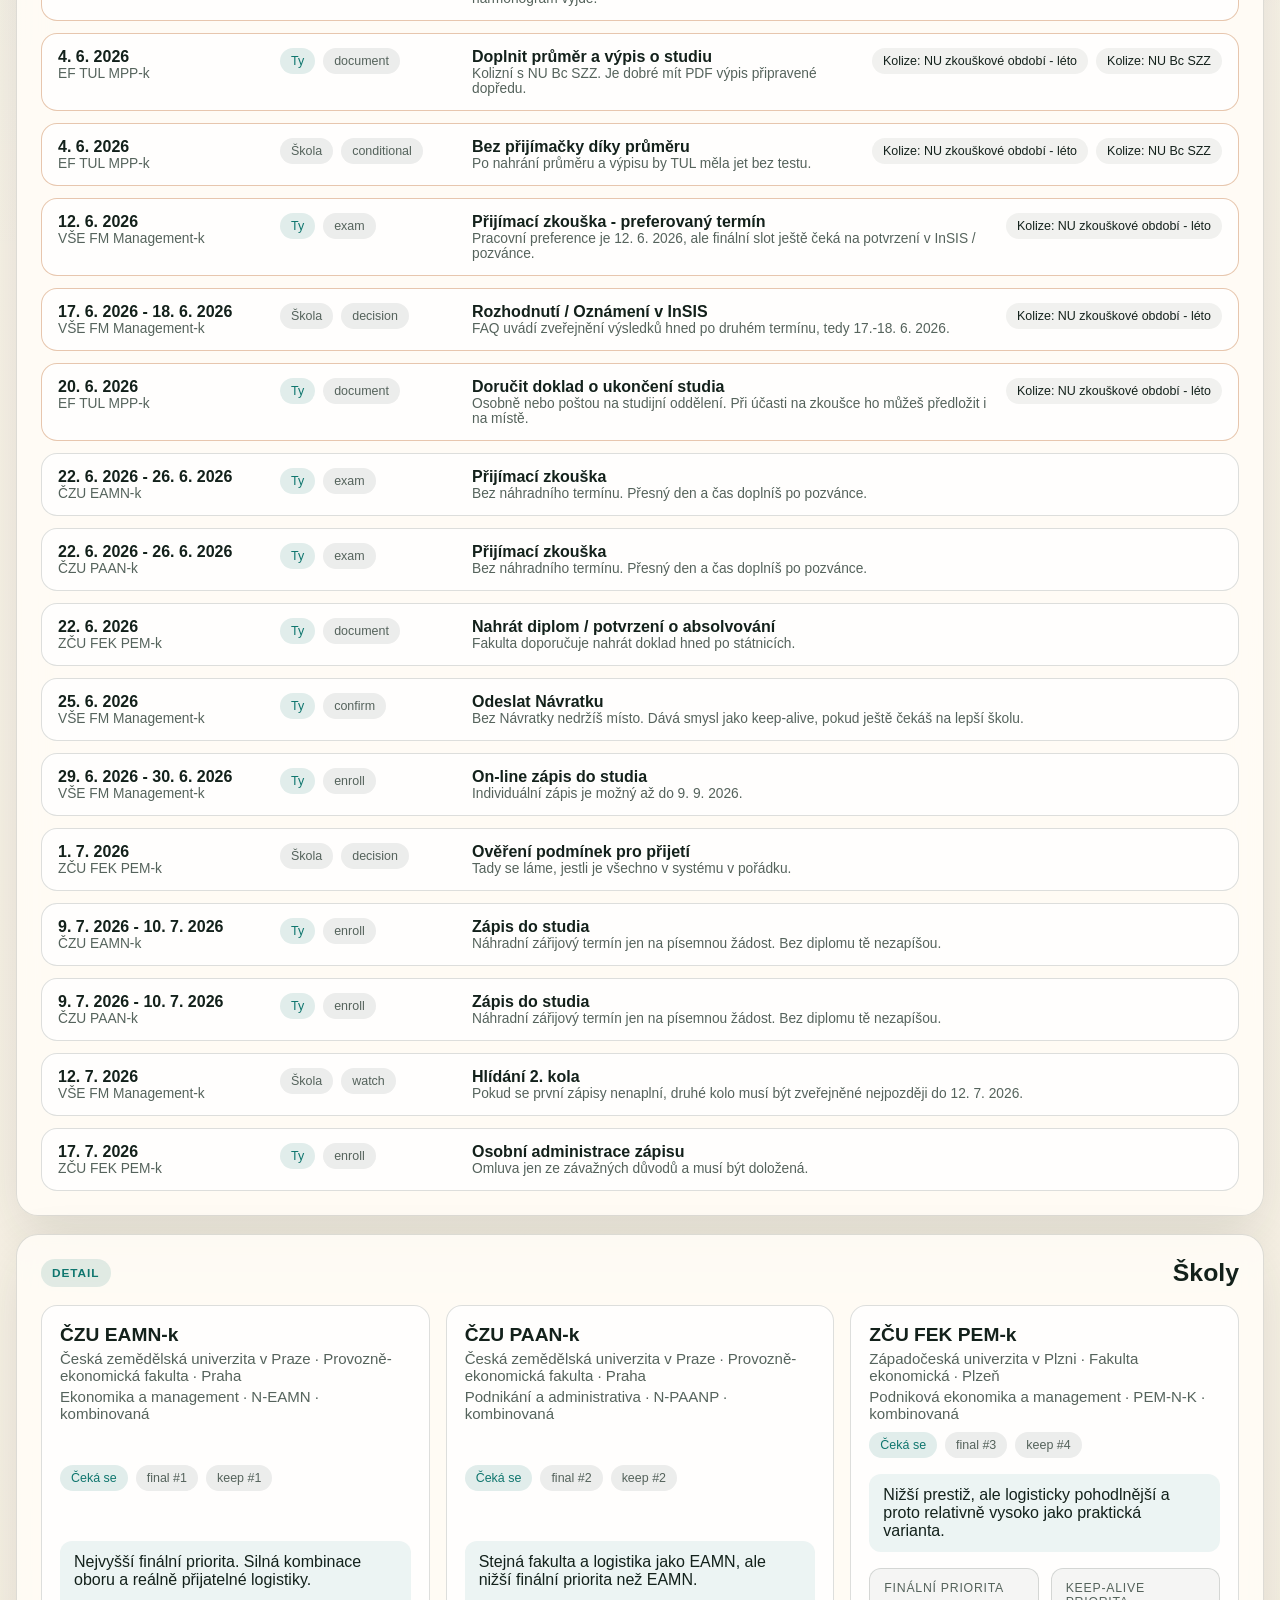
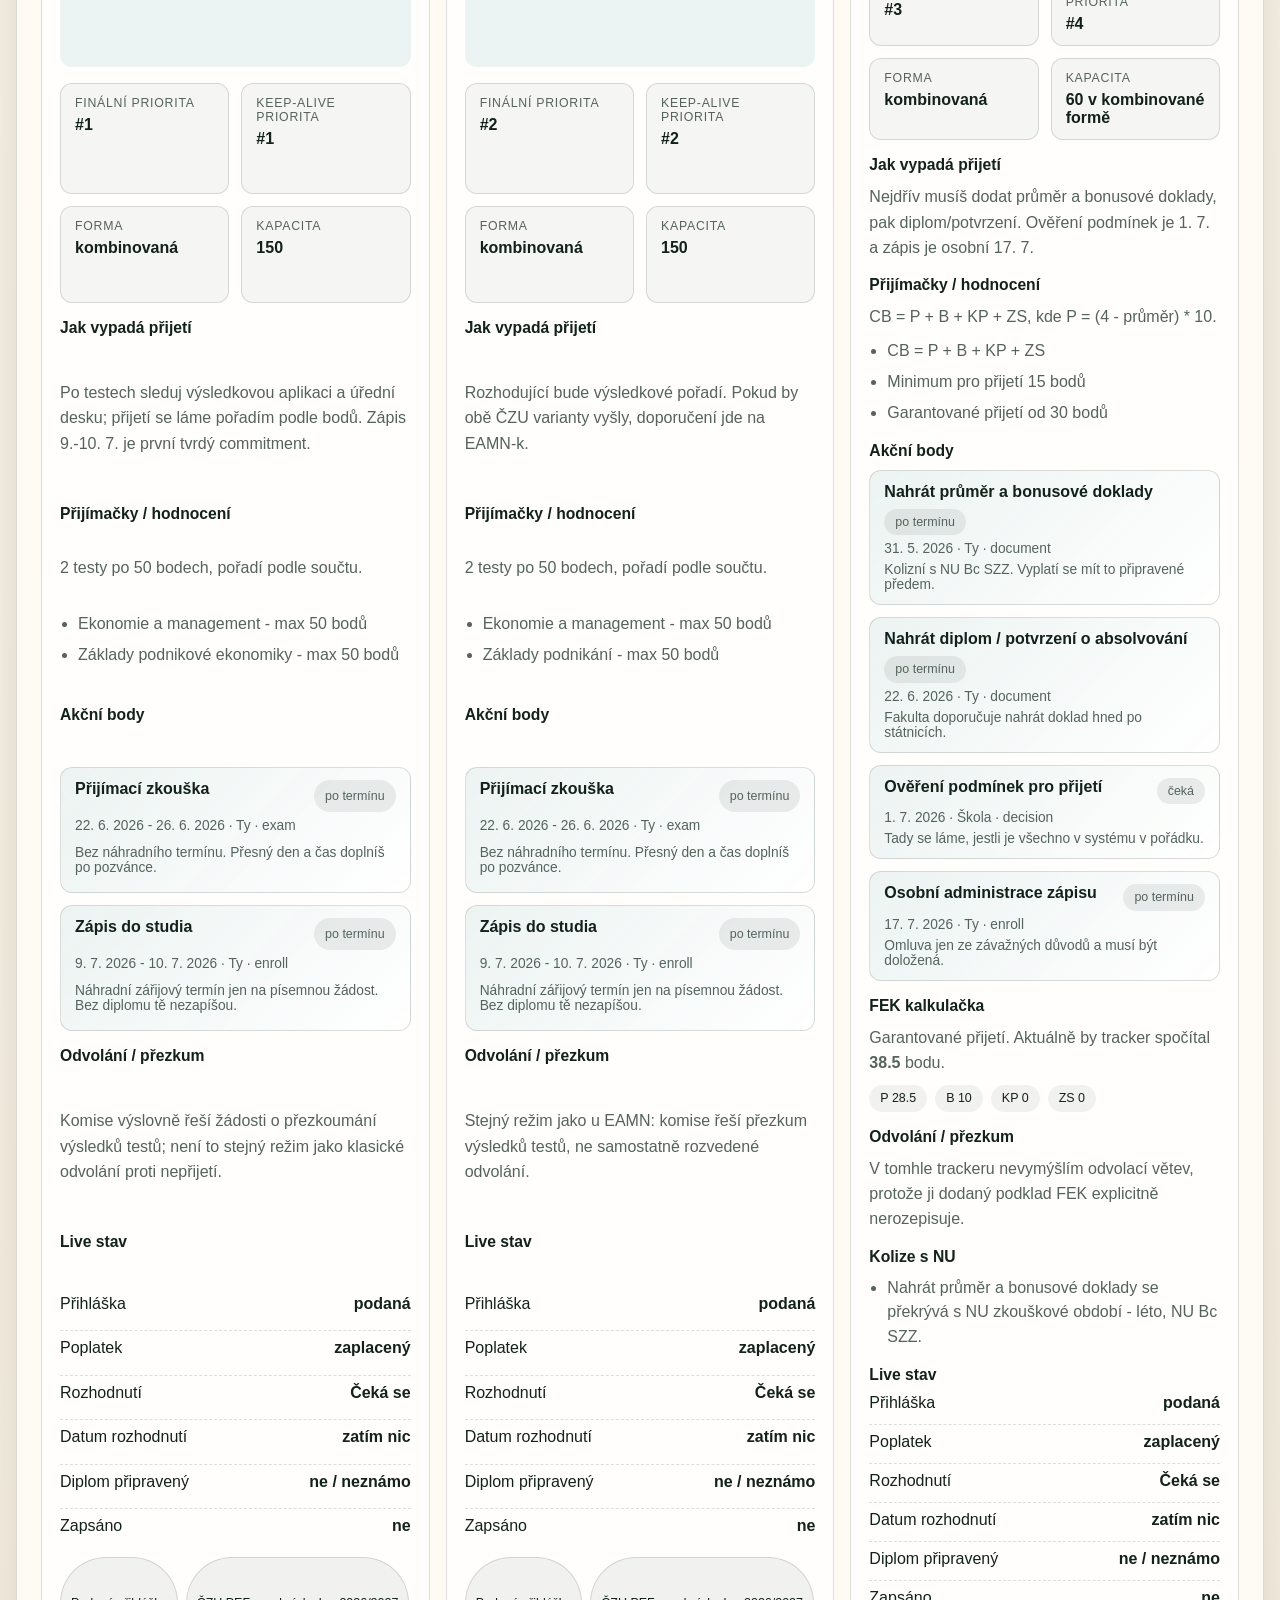
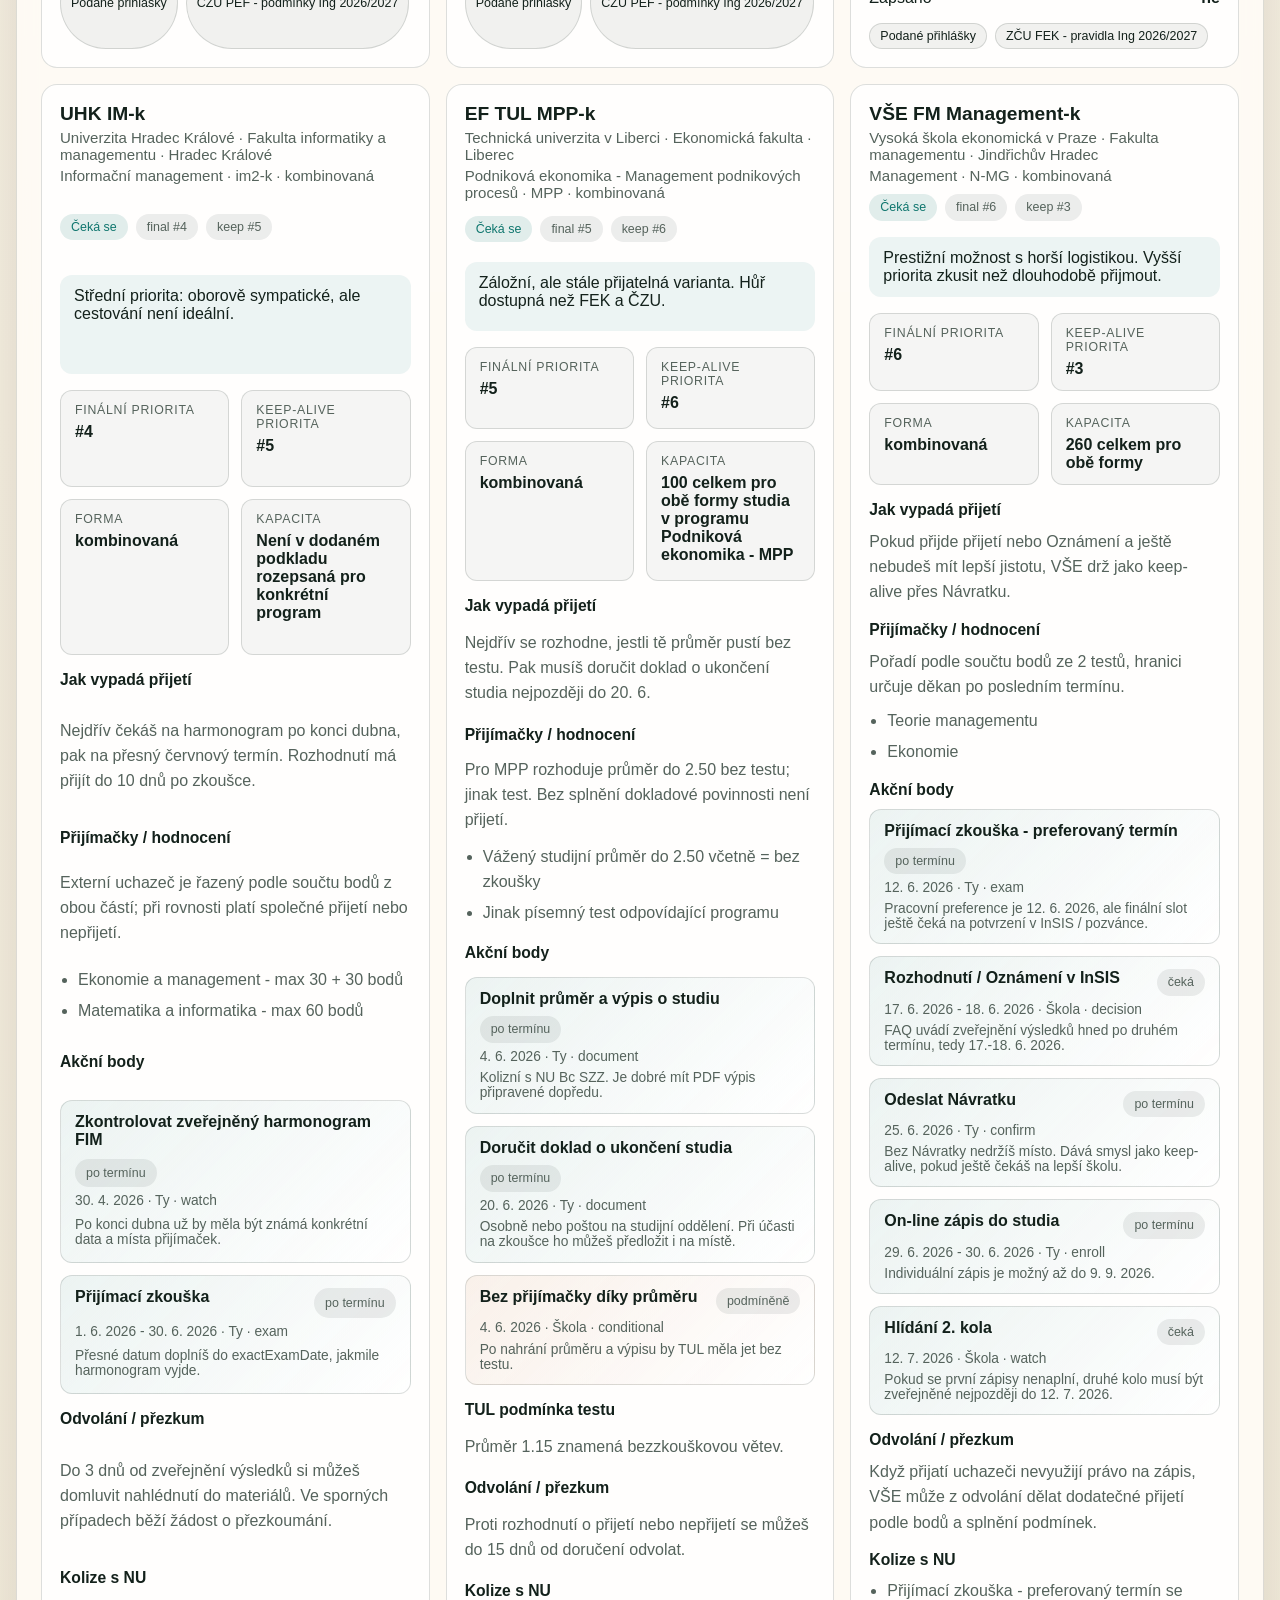
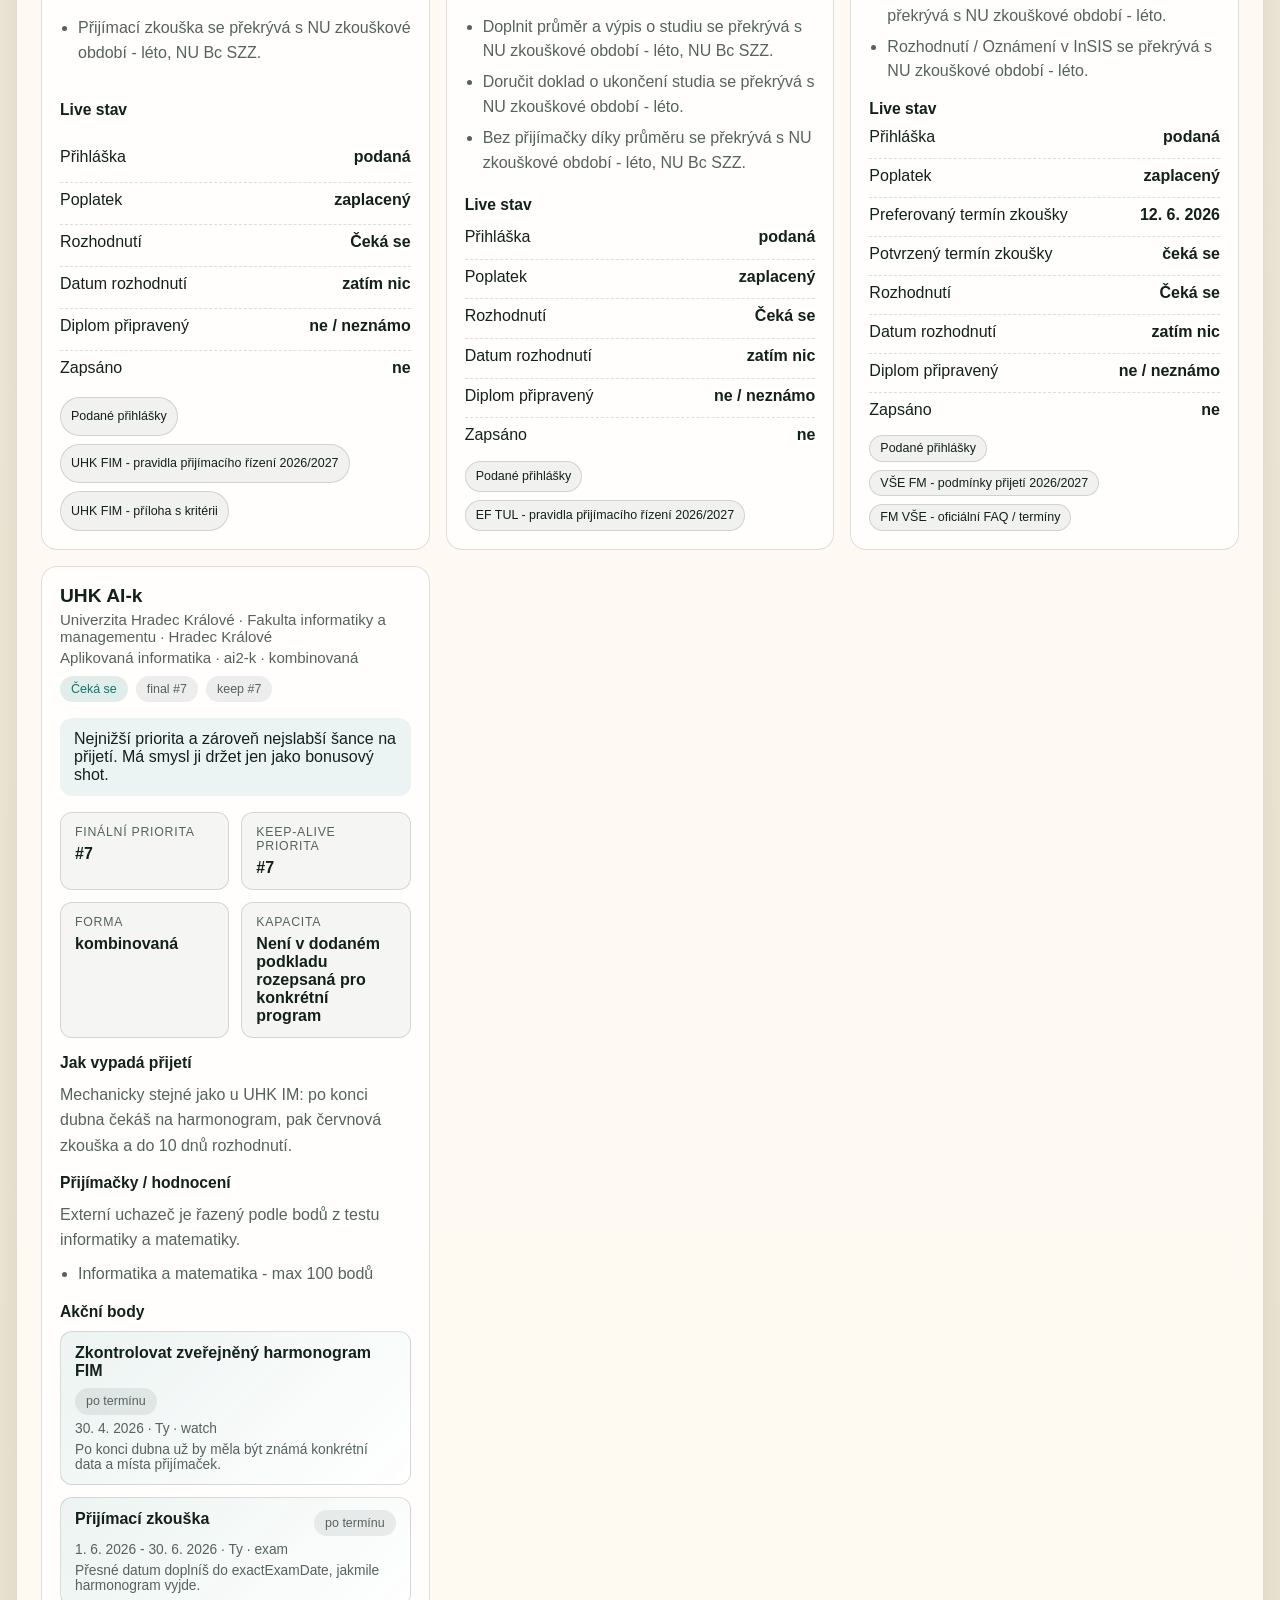
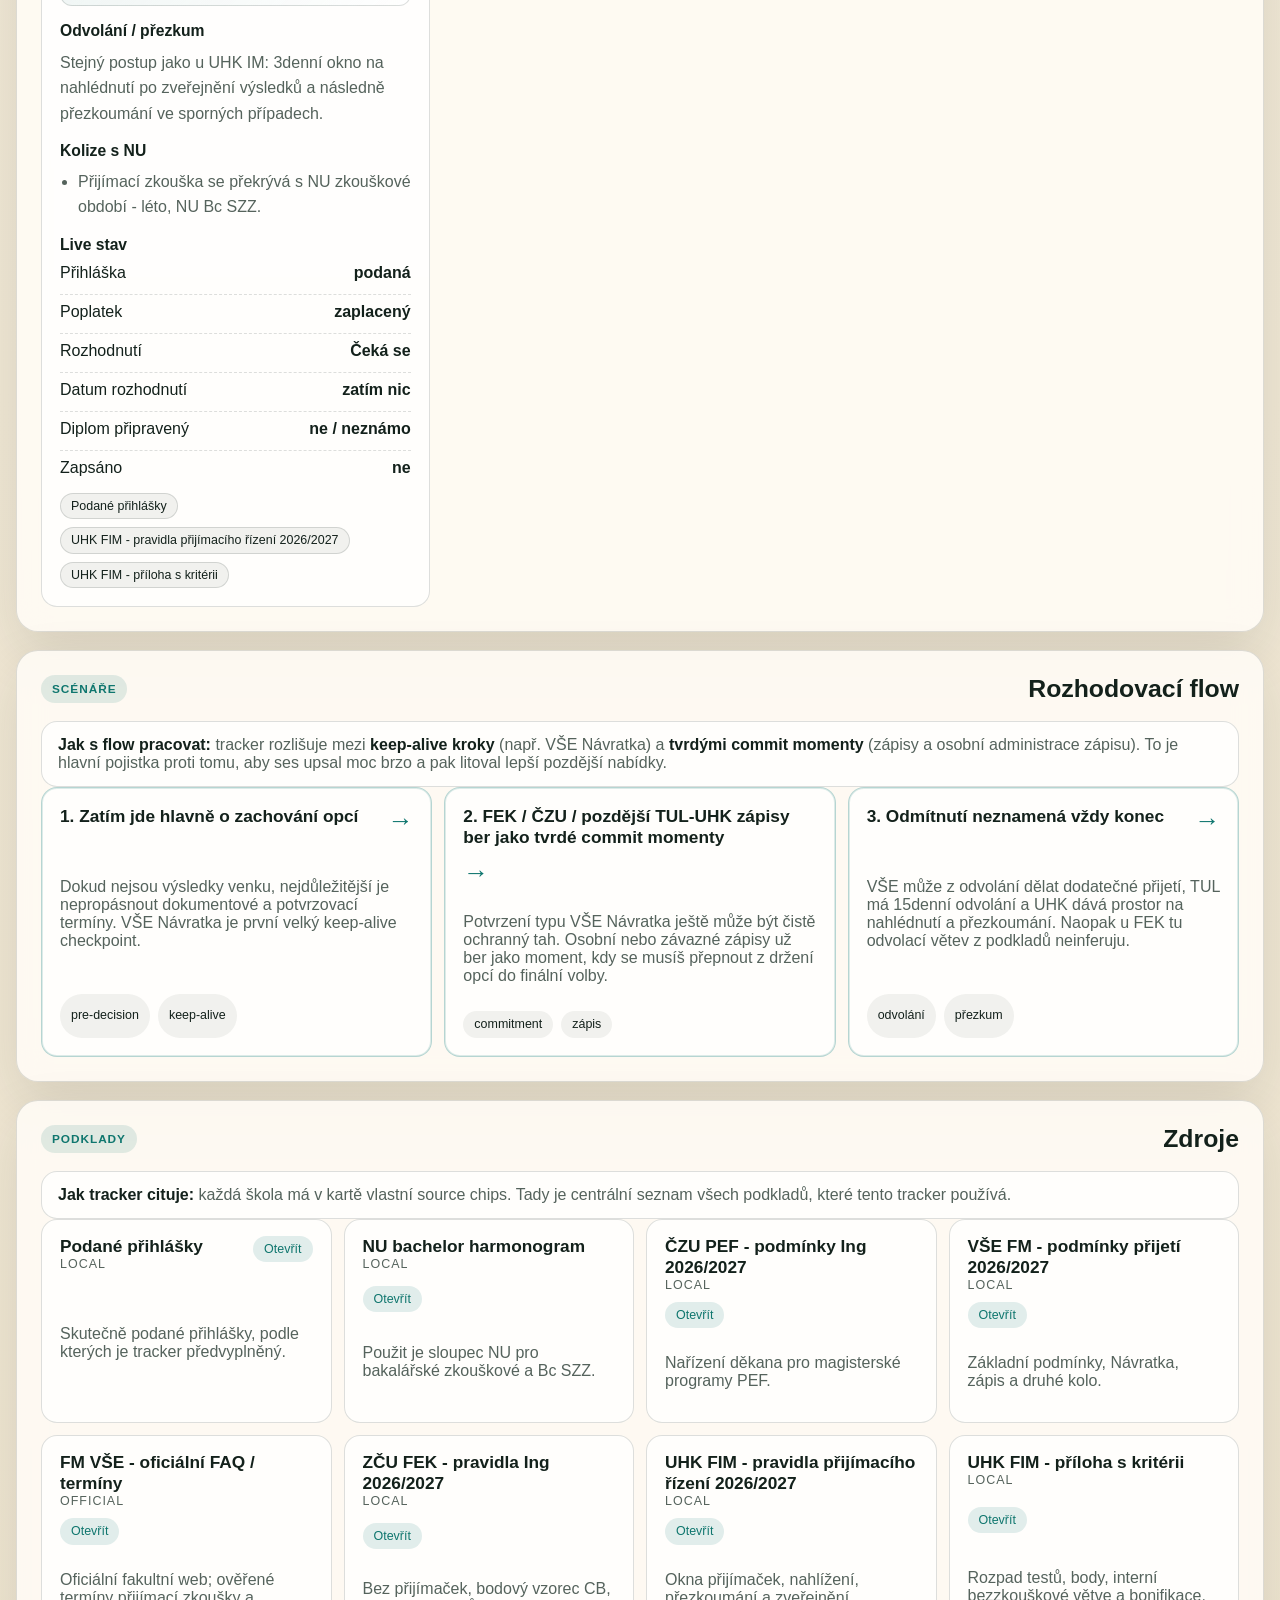
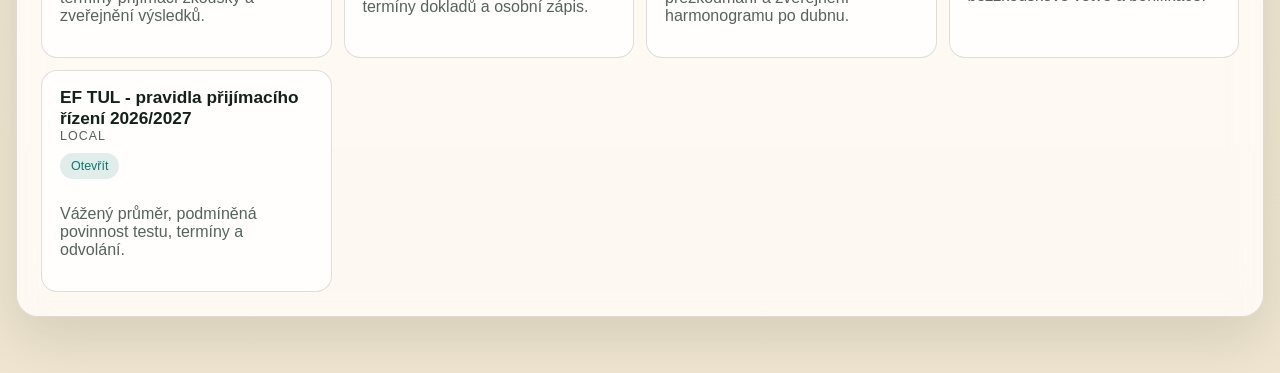
==== commit 6fbd3e4b: "Add SVG favicon and display it in hero eyebrow Co-Authored-By: Claude Opus 4.6 (1M context) <noreply" ====
--- a/index.html
+++ b/index.html
@@ -4,12 +4,13 @@
     <meta charset="utf-8">
     <meta name="viewport" content="width=device-width, initial-scale=1">
     <title>Ing 2026 Admissions Tracker</title>
+    <link rel="icon" type="image/svg+xml" href="./favicon.svg">
     <link rel="stylesheet" href="./styles.css">
   </head>
   <body>
     <div class="page-shell">
       <header class="hero">
-        <div class="hero__eyebrow">Ing 2026 Tracker</div>
+        <div class="hero__eyebrow"><img src="./favicon.svg" alt="" width="20" height="20" class="hero__icon">Ing 2026 Tracker</div>
         <h1>Statický admissions tracker pro tvoje navazující magisterské přihlášky</h1>
         <p class="hero__lede">
           Jedna stránka, která spojuje 7 podaných přihlášek, NU bakalářský harmonogram,
